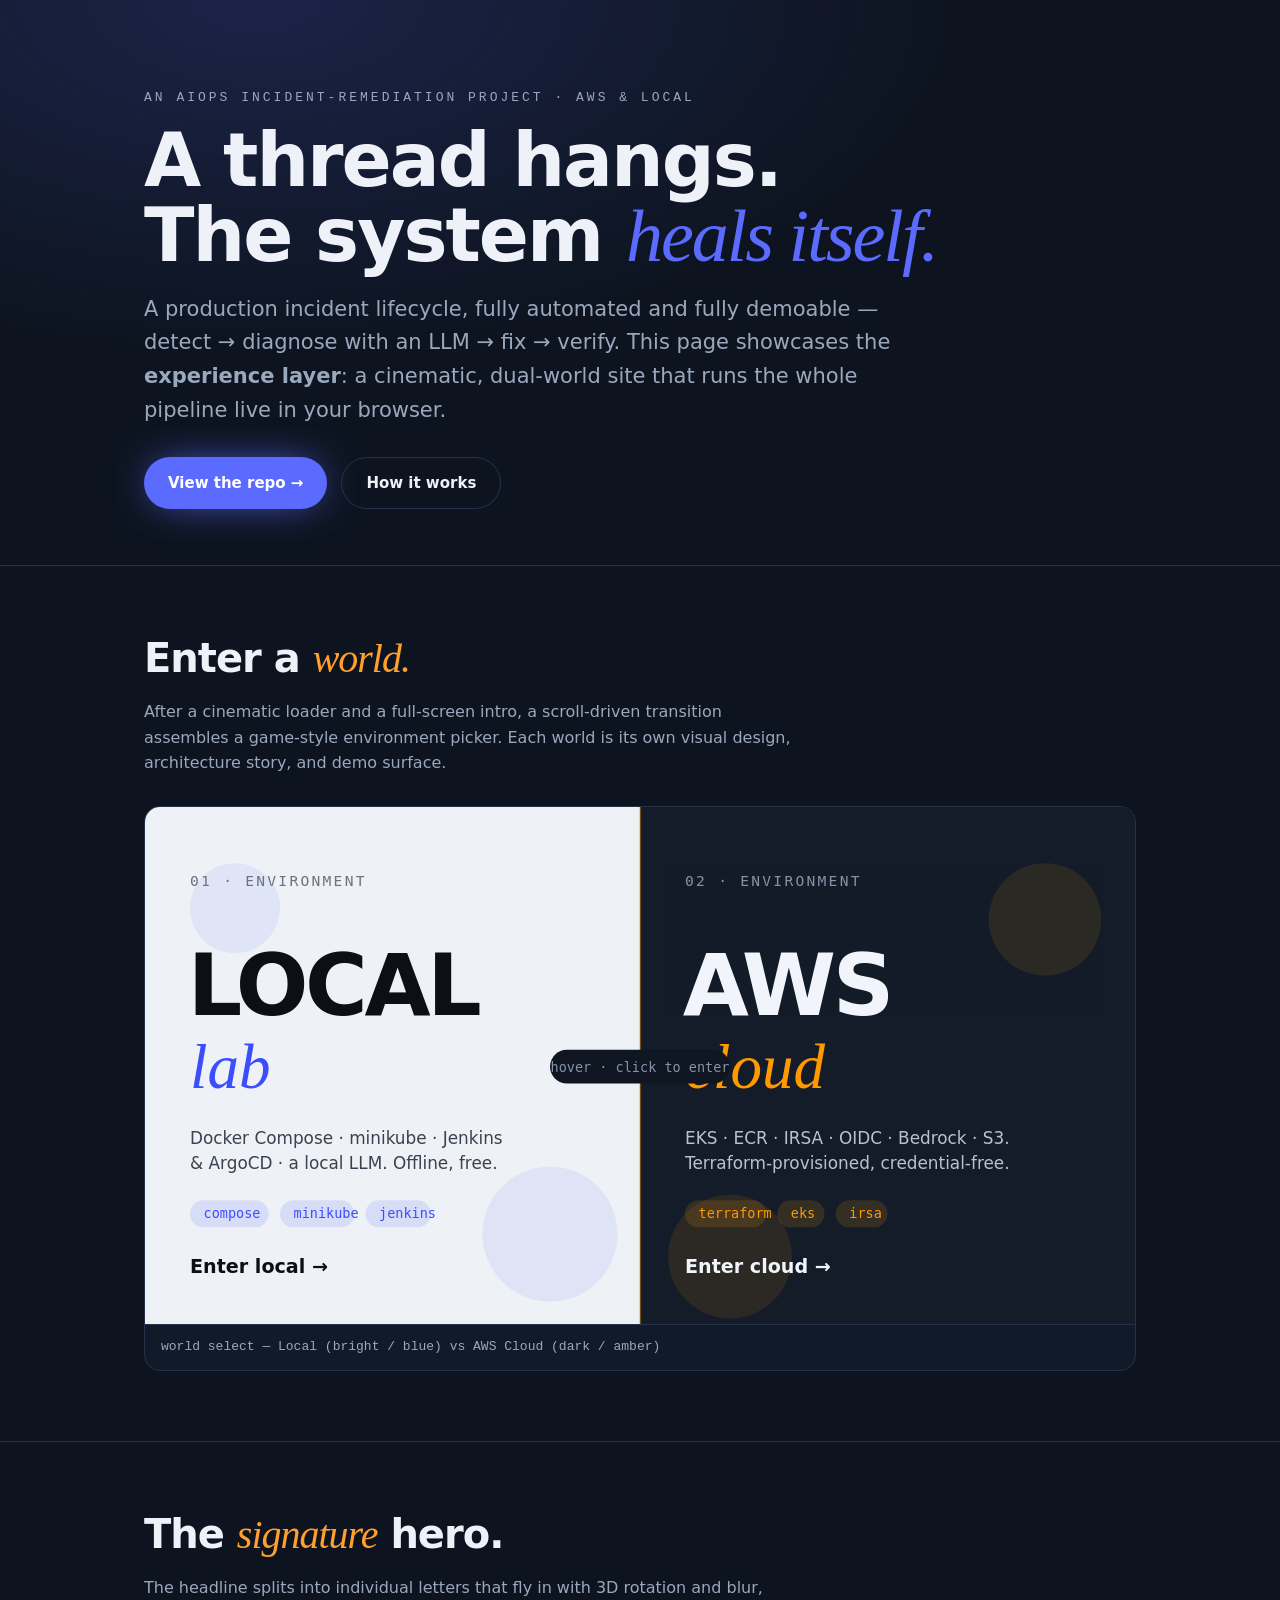
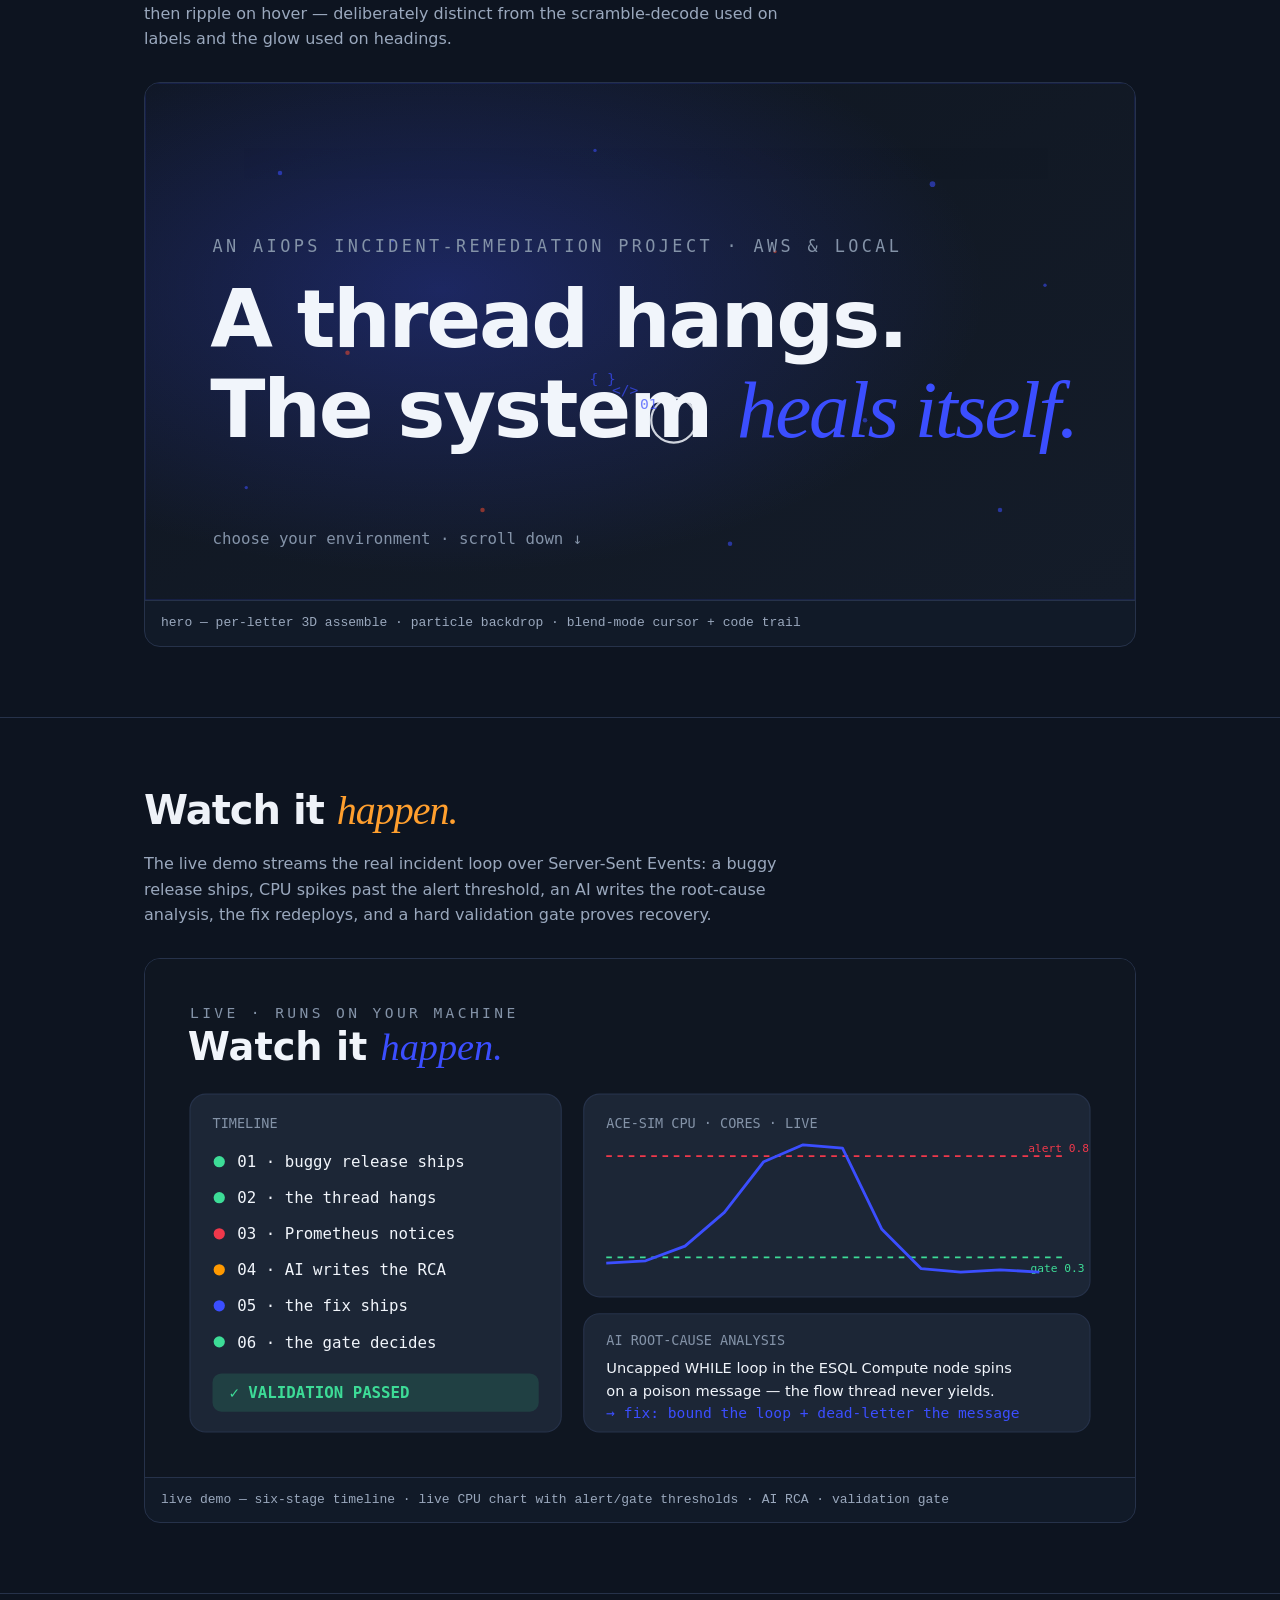
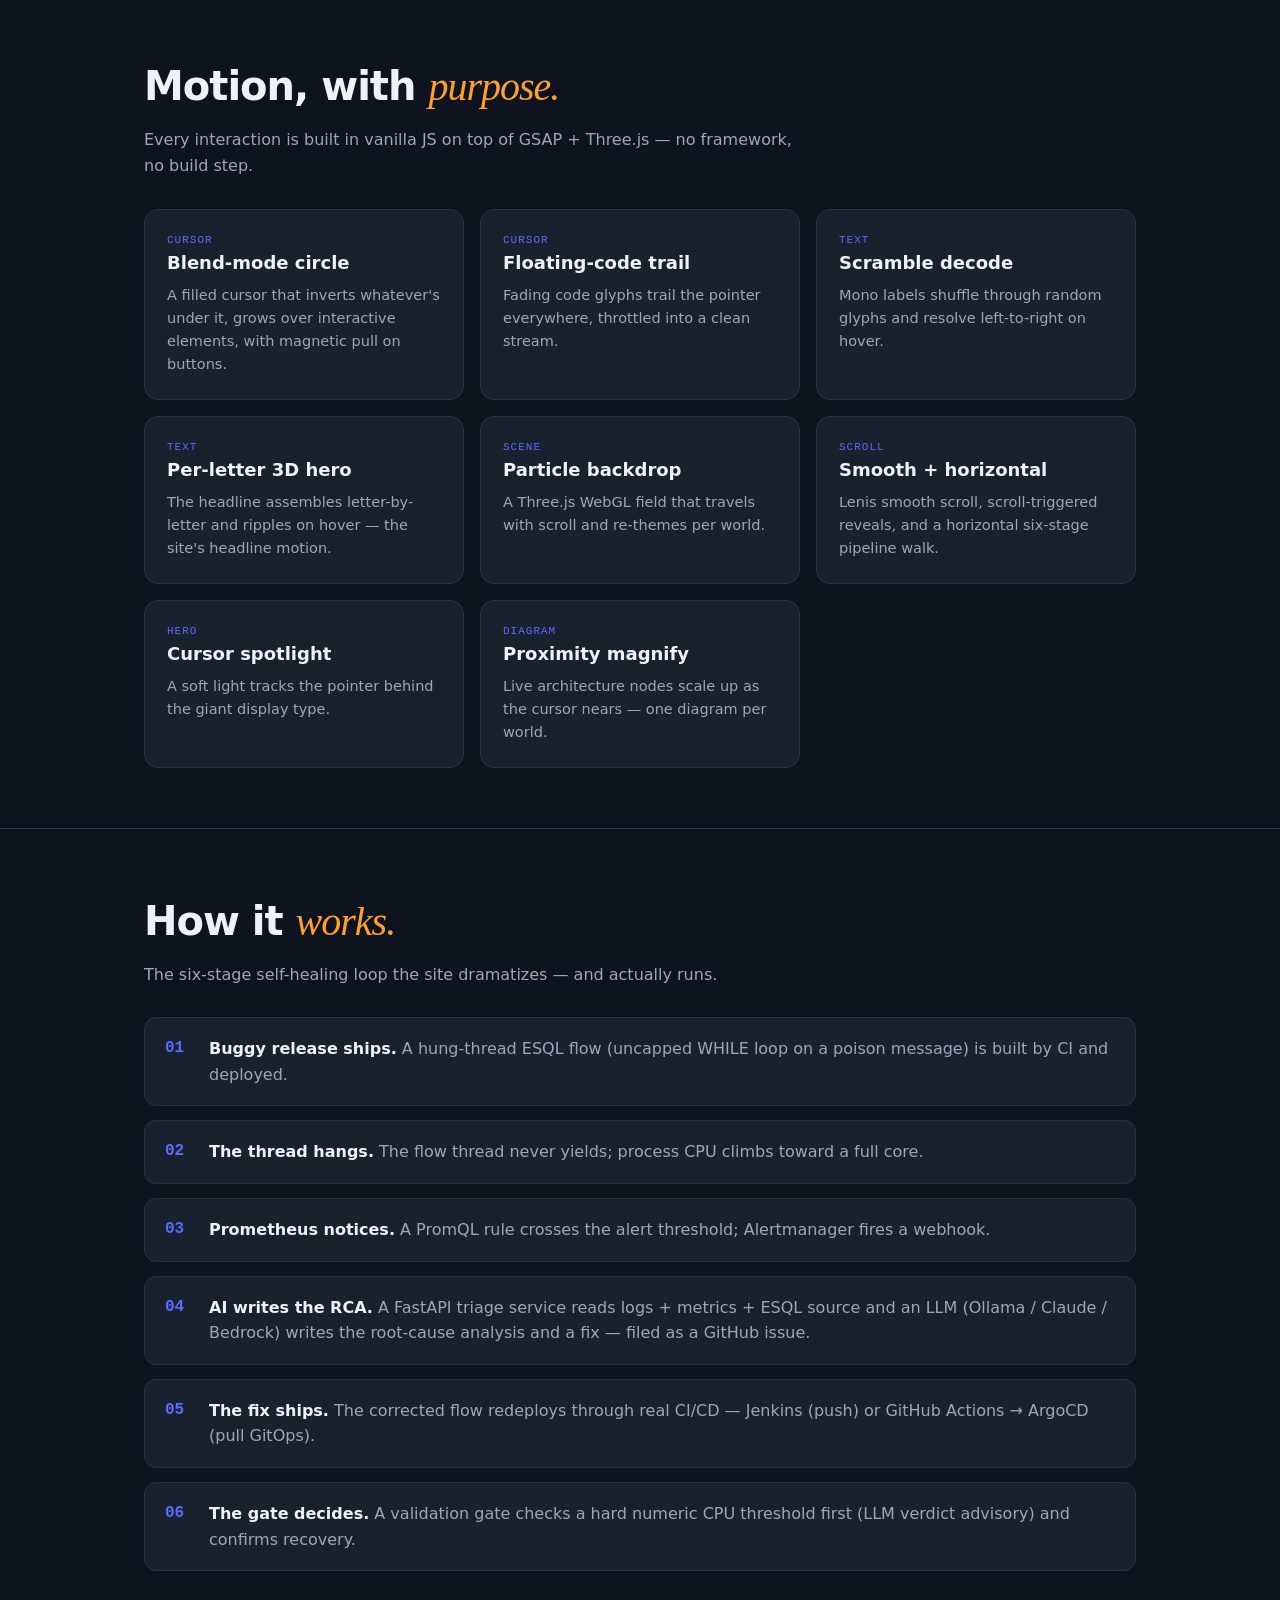
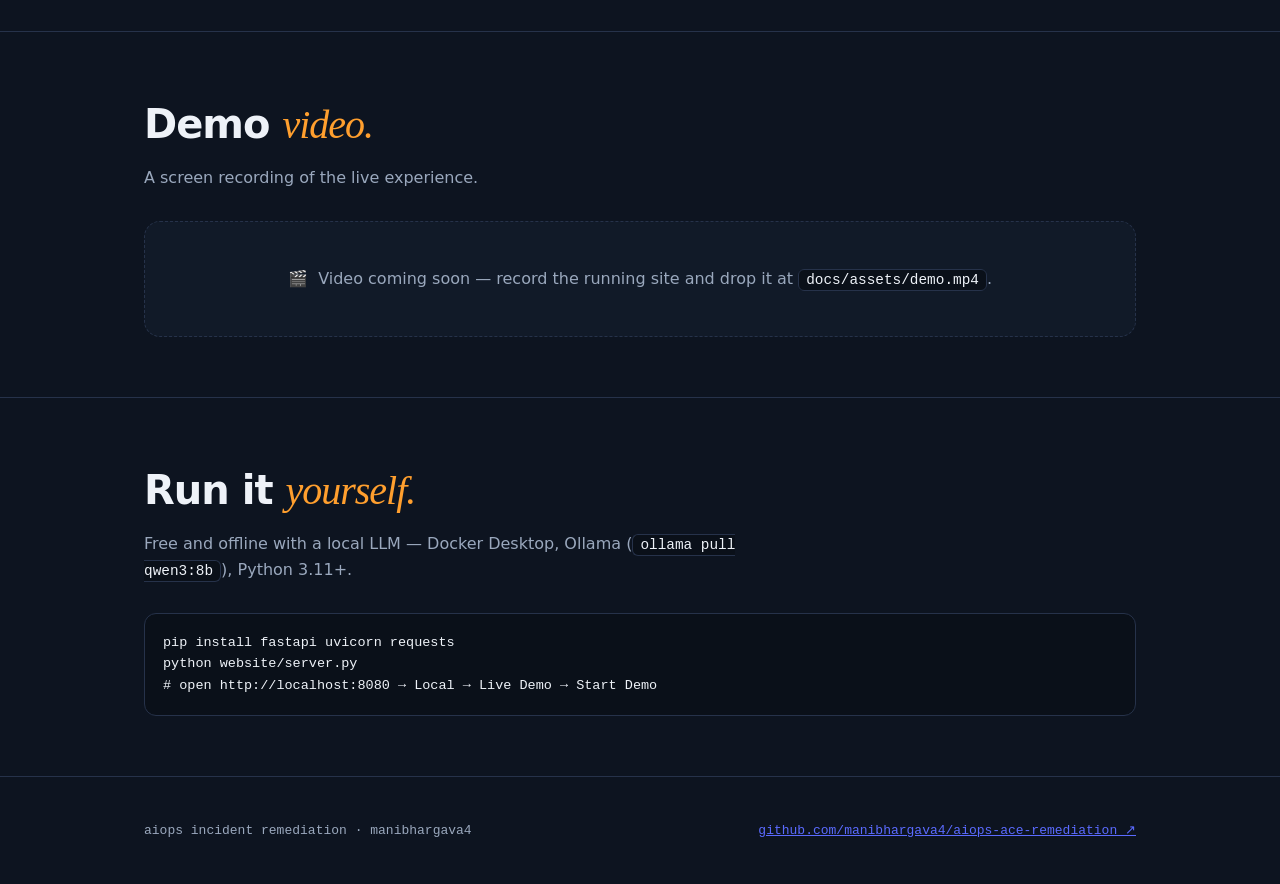
==== docs/index.html @ 5b277b91 "Add interaction polish, hero animation, and a showcase page Website: - cursor trail glyphs: drop dot" ====
<!doctype html>
<html lang="en">
<head>
<meta charset="utf-8"/>
<meta name="viewport" content="width=device-width,initial-scale=1"/>
<title>AIOps ACE Remediation — the experience</title>
<meta name="description" content="A cinematic showcase of the AIOps incident-remediation project: dual Local/AWS worlds, live demo, and the motion design behind it."/>
<style>
  :root{
    --bg:#0d1420; --bg2:#111a28; --surface:#18222f; --line:#26324a;
    --ink:#eef2f8; --ink-dim:#9aa8bd; --blue:#5b6bff; --orange:#ff9f2e;
    --glow:0 0 40px -10px var(--blue);
    --mono:ui-monospace,"Consolas",monospace; --sans:"Segoe UI",system-ui,-apple-system,sans-serif;
  }
  *{box-sizing:border-box;margin:0}
  html{scroll-behavior:smooth}
  body{background:var(--bg);color:var(--ink);font-family:var(--sans);line-height:1.6;-webkit-font-smoothing:antialiased}
  a{color:var(--blue)}
  .wrap{max-width:1040px;margin:0 auto;padding:0 24px}
  header.hero{padding:88px 0 56px;background:radial-gradient(1000px 500px at 20% 0%,rgba(91,107,255,.18),transparent 70%),var(--bg)}
  .kick{font-family:var(--mono);font-size:13px;letter-spacing:3px;color:var(--ink-dim);text-transform:uppercase}
  h1{font-size:clamp(38px,7vw,74px);line-height:1.02;letter-spacing:-2px;margin:14px 0 18px;font-weight:800}
  h1 em{font-style:italic;font-family:Georgia,serif;font-weight:400;color:var(--blue)}
  .lead{font-size:clamp(17px,2.4vw,21px);color:var(--ink-dim);max-width:60ch}
  .cta{display:flex;gap:14px;flex-wrap:wrap;margin-top:30px}
  .btn{display:inline-flex;align-items:center;gap:8px;padding:13px 24px;border-radius:999px;font-weight:600;text-decoration:none;font-size:15px}
  .btn.p{background:var(--blue);color:#fff;box-shadow:var(--glow)}
  .btn.g{border:1px solid var(--line);color:var(--ink)}
  section{padding:60px 0;border-top:1px solid var(--line)}
  h2{font-size:clamp(26px,4vw,40px);letter-spacing:-1px;margin-bottom:8px;font-weight:700}
  h2 em{font-style:italic;font-family:Georgia,serif;font-weight:400;color:var(--orange)}
  .sub{color:var(--ink-dim);margin-bottom:30px;max-width:64ch}
  figure{margin:0 0 10px;border:1px solid var(--line);border-radius:16px;overflow:hidden;background:var(--bg2)}
  figure img{display:block;width:100%;height:auto}
  figcaption{color:var(--ink-dim);font-family:var(--mono);font-size:13px;padding:12px 16px;border-top:1px solid var(--line)}
  .grid{display:grid;grid-template-columns:repeat(auto-fit,minmax(240px,1fr));gap:16px;margin-top:24px}
  .card{background:var(--surface);border:1px solid var(--line);border-radius:14px;padding:22px}
  .card h3{font-size:18px;margin-bottom:6px}
  .card p{color:var(--ink-dim);font-size:14.5px}
  .card .tag{font-family:var(--mono);font-size:11px;letter-spacing:1px;color:var(--blue);text-transform:uppercase}
  ol.steps{counter-reset:s;list-style:none;padding:0;display:grid;gap:14px;margin-top:20px}
  ol.steps li{counter-increment:s;background:var(--surface);border:1px solid var(--line);border-radius:12px;padding:18px 20px 18px 64px;position:relative}
  ol.steps li::before{content:counter(s,decimal-leading-zero);position:absolute;left:20px;top:18px;font-family:var(--mono);color:var(--blue);font-weight:700}
  ol.steps b{color:var(--ink)}
  ol.steps span{color:var(--ink-dim)}
  .video{border:1px dashed var(--line);border-radius:16px;padding:44px;text-align:center;color:var(--ink-dim);background:var(--bg2)}
  .video video{width:100%;border-radius:12px;display:block}
  code{font-family:var(--mono);background:#0a1019;border:1px solid var(--line);padding:2px 7px;border-radius:6px;font-size:.9em;color:var(--ink)}
  pre{background:#0a1019;border:1px solid var(--line);border-radius:12px;padding:18px;overflow:auto;font-family:var(--mono);font-size:13.5px;color:var(--ink)}
  footer{padding:44px 0;border-top:1px solid var(--line);color:var(--ink-dim);font-family:var(--mono);font-size:13px;display:flex;justify-content:space-between;gap:16px;flex-wrap:wrap}
</style>
</head>
<body>
<header class="hero"><div class="wrap">
  <div class="kick">an aiops incident-remediation project · aws &amp; local</div>
  <h1>A thread hangs.<br>The system <em>heals itself.</em></h1>
  <p class="lead">A production incident lifecycle, fully automated and fully demoable — detect → diagnose with an LLM → fix → verify. This page showcases the <b>experience layer</b>: a cinematic, dual-world site that runs the whole pipeline live in your browser.</p>
  <div class="cta">
    <a class="btn p" href="https://github.com/manibhargava4/aiops-ace-remediation">View the repo →</a>
    <a class="btn g" href="#how">How it works</a>
  </div>
</div></header>

<section><div class="wrap">
  <h2>Enter a <em>world.</em></h2>
  <p class="sub">After a cinematic loader and a full-screen intro, a scroll-driven transition assembles a game-style environment picker. Each world is its own visual design, architecture story, and demo surface.</p>
  <figure><img src="assets/preview-worlds.svg" alt="Local and AWS Cloud world-select split screen"/><figcaption>world select — Local (bright / blue) vs AWS Cloud (dark / amber)</figcaption></figure>
</div></section>

<section><div class="wrap">
  <h2>The <em>signature</em> hero.</h2>
  <p class="sub">The headline splits into individual letters that fly in with 3D rotation and blur, then ripple on hover — deliberately distinct from the scramble-decode used on labels and the glow used on headings.</p>
  <figure><img src="assets/preview-hero.svg" alt="Hero section with large display type, particle field, and custom cursor"/><figcaption>hero — per-letter 3D assemble · particle backdrop · blend-mode cursor + code trail</figcaption></figure>
</div></section>

<section><div class="wrap">
  <h2>Watch it <em>happen.</em></h2>
  <p class="sub">The live demo streams the real incident loop over Server-Sent Events: a buggy release ships, CPU spikes past the alert threshold, an AI writes the root-cause analysis, the fix redeploys, and a hard validation gate proves recovery.</p>
  <figure><img src="assets/preview-demo.svg" alt="Live demo: six-stage timeline, live CPU chart, AI RCA, validation passed"/><figcaption>live demo — six-stage timeline · live CPU chart with alert/gate thresholds · AI RCA · validation gate</figcaption></figure>
</div></section>

<section><div class="wrap">
  <h2>Motion, with <em>purpose.</em></h2>
  <p class="sub">Every interaction is built in vanilla JS on top of GSAP + Three.js — no framework, no build step.</p>
  <div class="grid">
    <div class="card"><div class="tag">cursor</div><h3>Blend-mode circle</h3><p>A filled cursor that inverts whatever's under it, grows over interactive elements, with magnetic pull on buttons.</p></div>
    <div class="card"><div class="tag">cursor</div><h3>Floating-code trail</h3><p>Fading code glyphs trail the pointer everywhere, throttled into a clean stream.</p></div>
    <div class="card"><div class="tag">text</div><h3>Scramble decode</h3><p>Mono labels shuffle through random glyphs and resolve left-to-right on hover.</p></div>
    <div class="card"><div class="tag">text</div><h3>Per-letter 3D hero</h3><p>The headline assembles letter-by-letter and ripples on hover — the site's headline motion.</p></div>
    <div class="card"><div class="tag">scene</div><h3>Particle backdrop</h3><p>A Three.js WebGL field that travels with scroll and re-themes per world.</p></div>
    <div class="card"><div class="tag">scroll</div><h3>Smooth + horizontal</h3><p>Lenis smooth scroll, scroll-triggered reveals, and a horizontal six-stage pipeline walk.</p></div>
    <div class="card"><div class="tag">hero</div><h3>Cursor spotlight</h3><p>A soft light tracks the pointer behind the giant display type.</p></div>
    <div class="card"><div class="tag">diagram</div><h3>Proximity magnify</h3><p>Live architecture nodes scale up as the cursor nears — one diagram per world.</p></div>
  </div>
</div></section>

<section id="how"><div class="wrap">
  <h2>How it <em>works.</em></h2>
  <p class="sub">The six-stage self-healing loop the site dramatizes — and actually runs.</p>
  <ol class="steps">
    <li><b>Buggy release ships.</b> <span>A hung-thread ESQL flow (uncapped WHILE loop on a poison message) is built by CI and deployed.</span></li>
    <li><b>The thread hangs.</b> <span>The flow thread never yields; process CPU climbs toward a full core.</span></li>
    <li><b>Prometheus notices.</b> <span>A PromQL rule crosses the alert threshold; Alertmanager fires a webhook.</span></li>
    <li><b>AI writes the RCA.</b> <span>A FastAPI triage service reads logs + metrics + ESQL source and an LLM (Ollama / Claude / Bedrock) writes the root-cause analysis and a fix — filed as a GitHub issue.</span></li>
    <li><b>The fix ships.</b> <span>The corrected flow redeploys through real CI/CD — Jenkins (push) or GitHub Actions → ArgoCD (pull GitOps).</span></li>
    <li><b>The gate decides.</b> <span>A validation gate checks a hard numeric CPU threshold first (LLM verdict advisory) and confirms recovery.</span></li>
  </ol>
</div></section>

<section><div class="wrap">
  <h2>Demo <em>video.</em></h2>
  <p class="sub">A screen recording of the live experience.</p>
  <div class="video" id="videobox">
    <!-- When the recording is added at assets/demo.mp4 this becomes a player: -->
    <!-- <video controls preload="metadata" poster="assets/preview-hero.svg"><source src="assets/demo.mp4" type="video/mp4"></video> -->
    🎬 &nbsp;Video coming soon — record the running site and drop it at <code>docs/assets/demo.mp4</code>.
  </div>
</div></section>

<section><div class="wrap">
  <h2>Run it <em>yourself.</em></h2>
  <p class="sub">Free and offline with a local LLM — Docker Desktop, Ollama (<code>ollama pull qwen3:8b</code>), Python 3.11+.</p>
  <pre>pip install fastapi uvicorn requests
python website/server.py
# open http://localhost:8080 → Local → Live Demo → Start Demo</pre>
</div></section>

<footer><div class="wrap" style="display:flex;justify-content:space-between;gap:16px;flex-wrap:wrap;width:100%">
  <span>aiops incident remediation · manibhargava4</span>
  <a href="https://github.com/manibhargava4/aiops-ace-remediation">github.com/manibhargava4/aiops-ace-remediation ↗</a>
</div></footer>
</body>
</html>
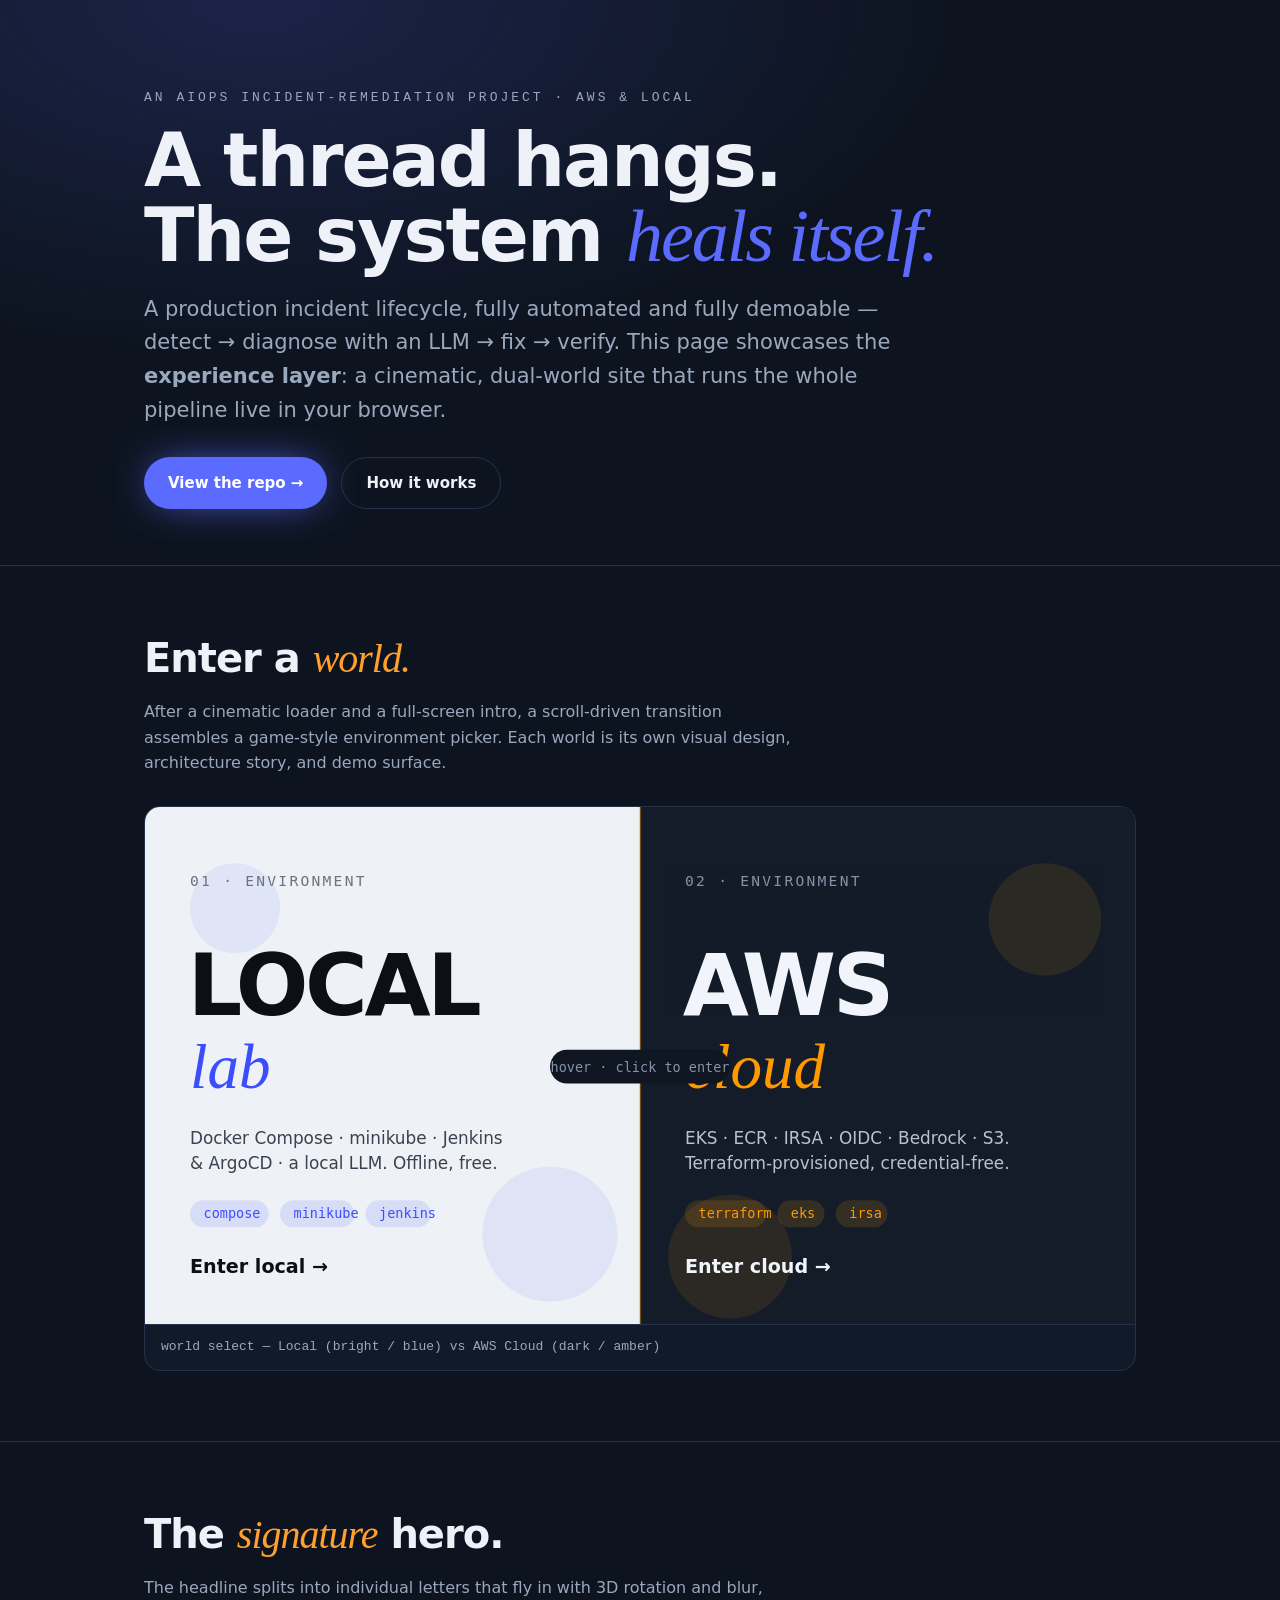
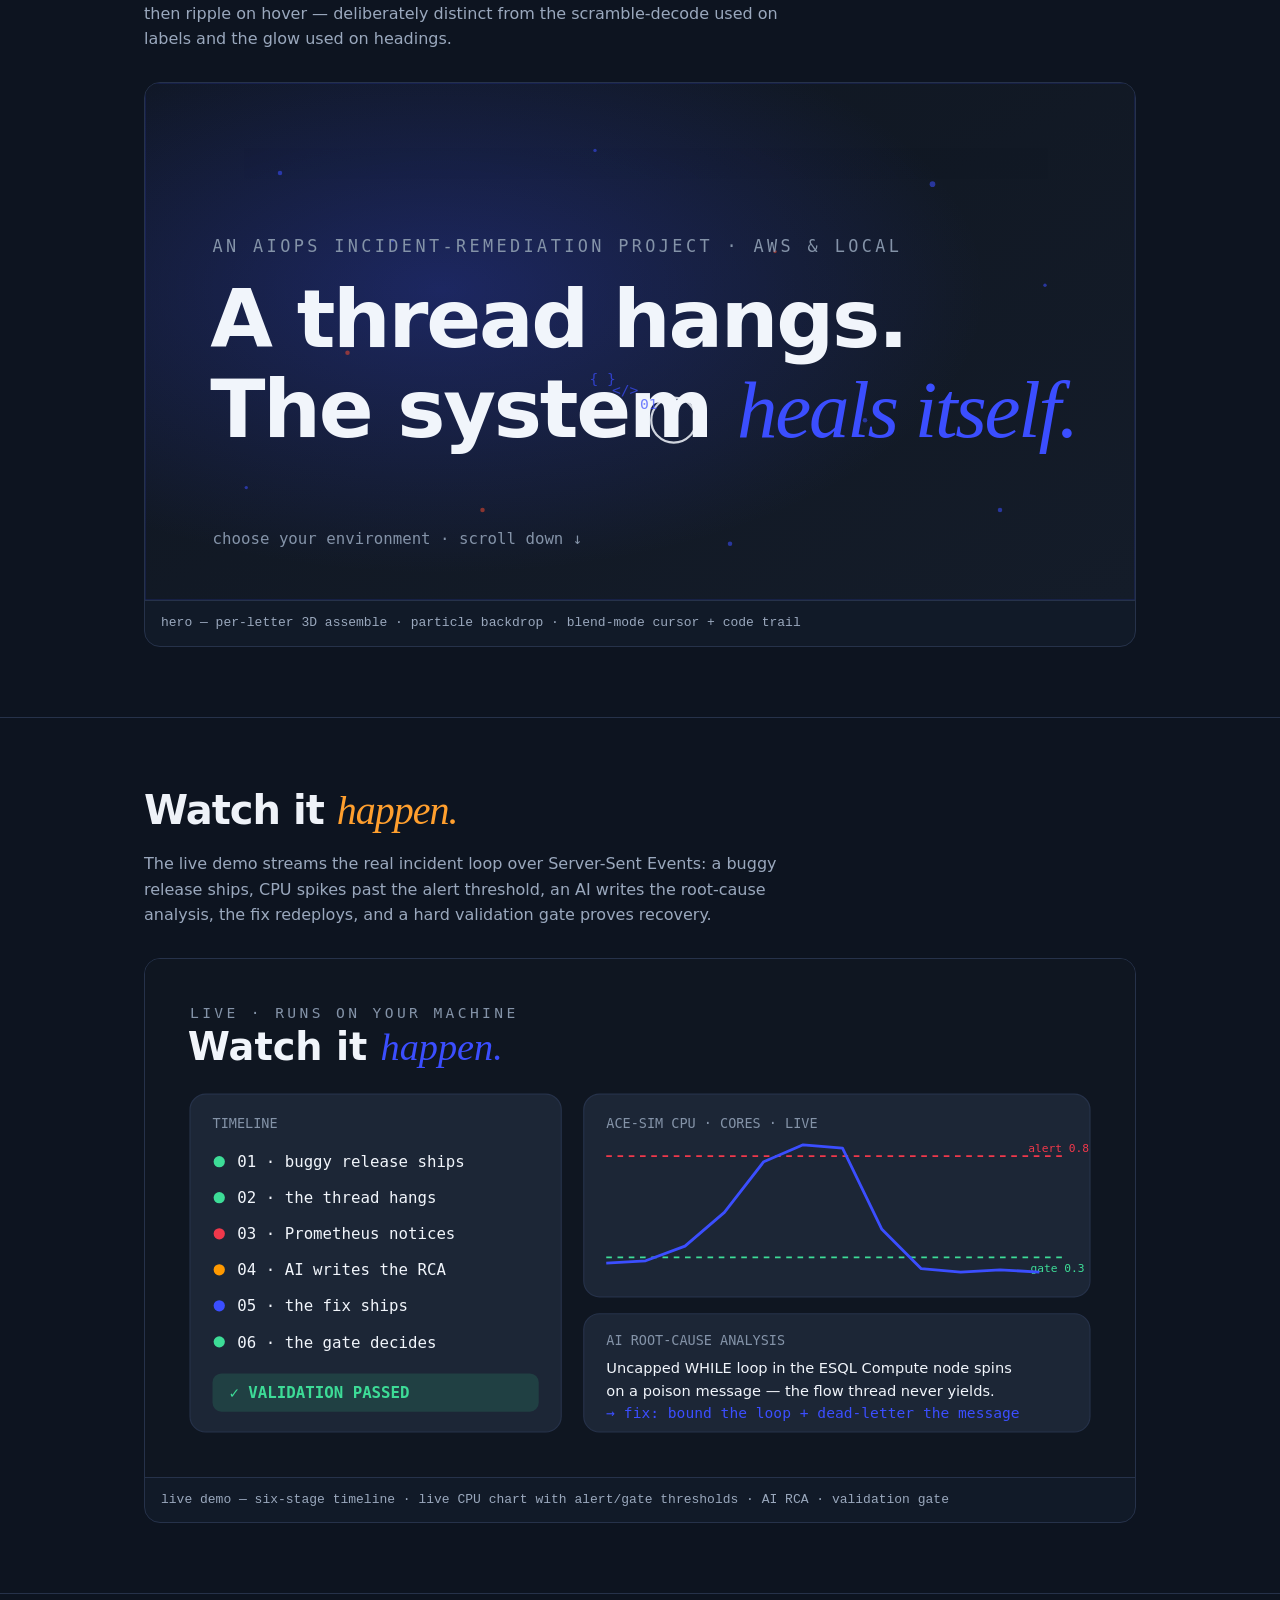
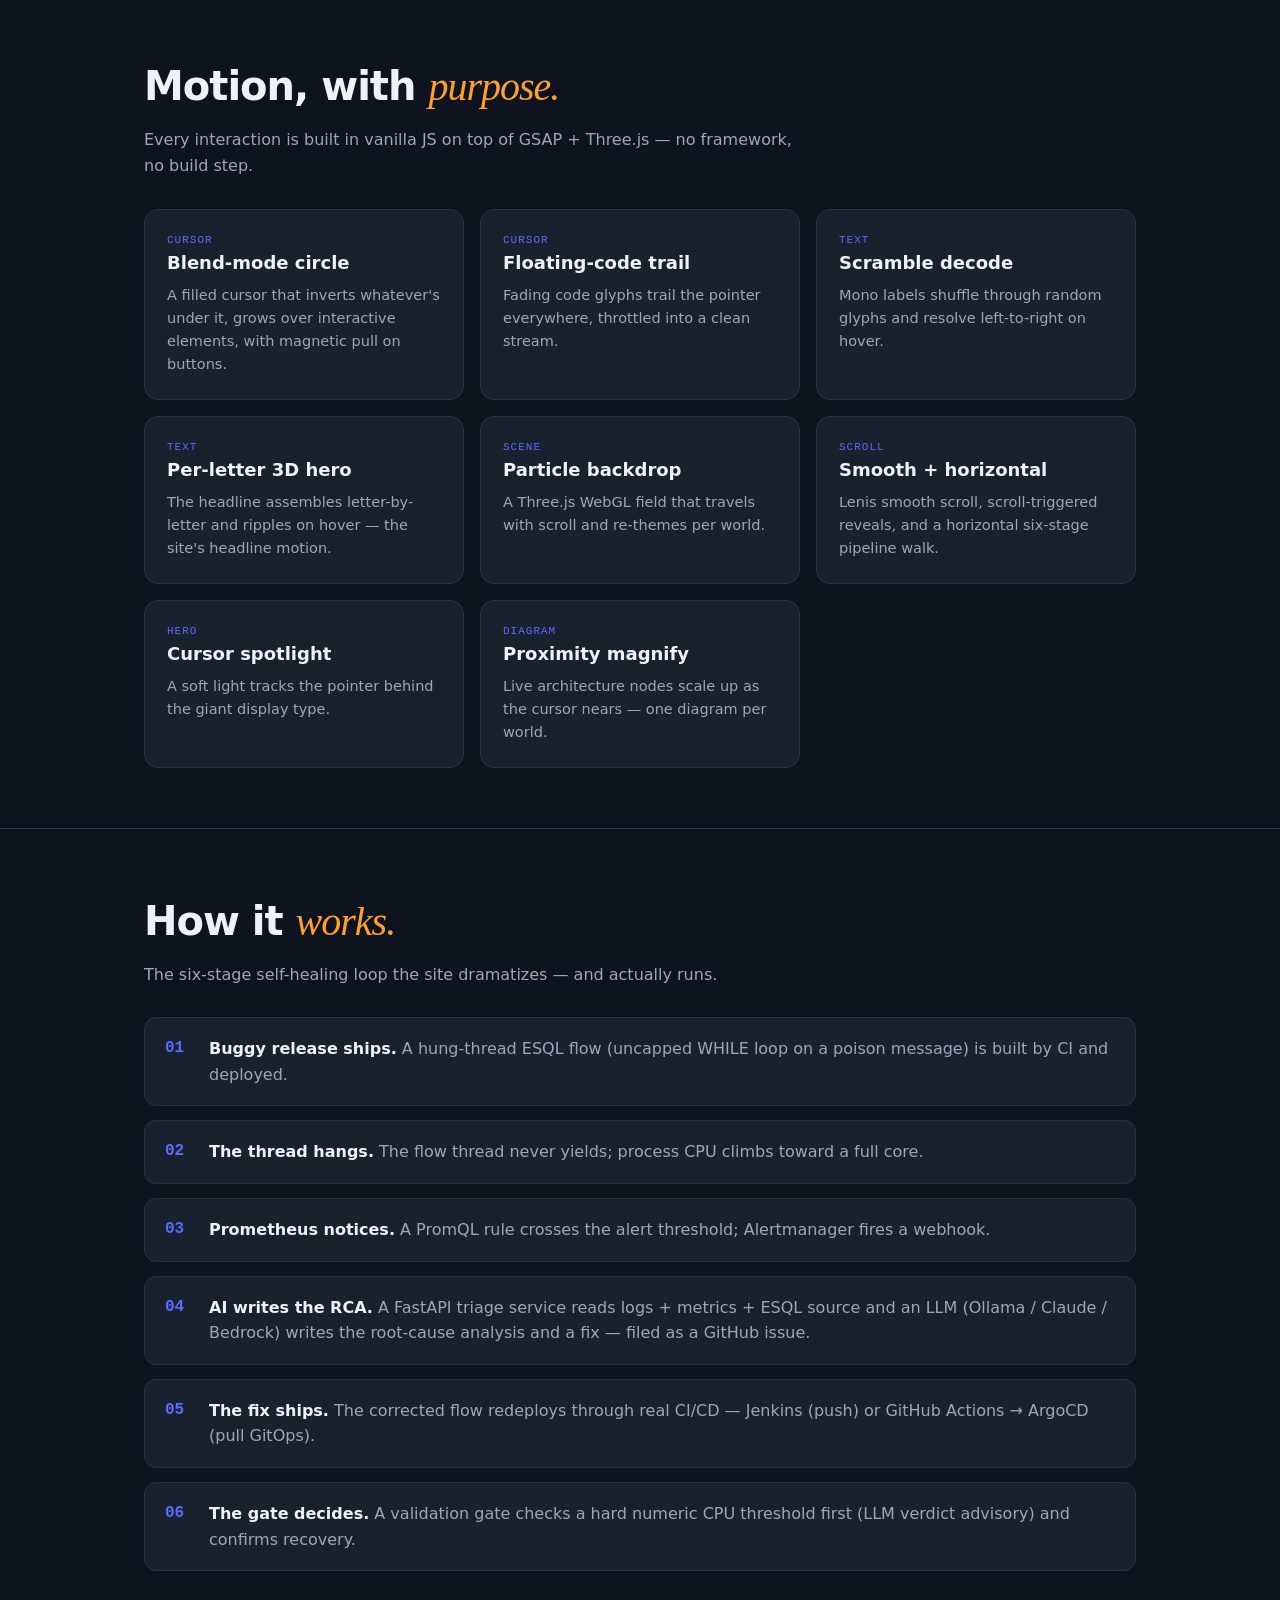
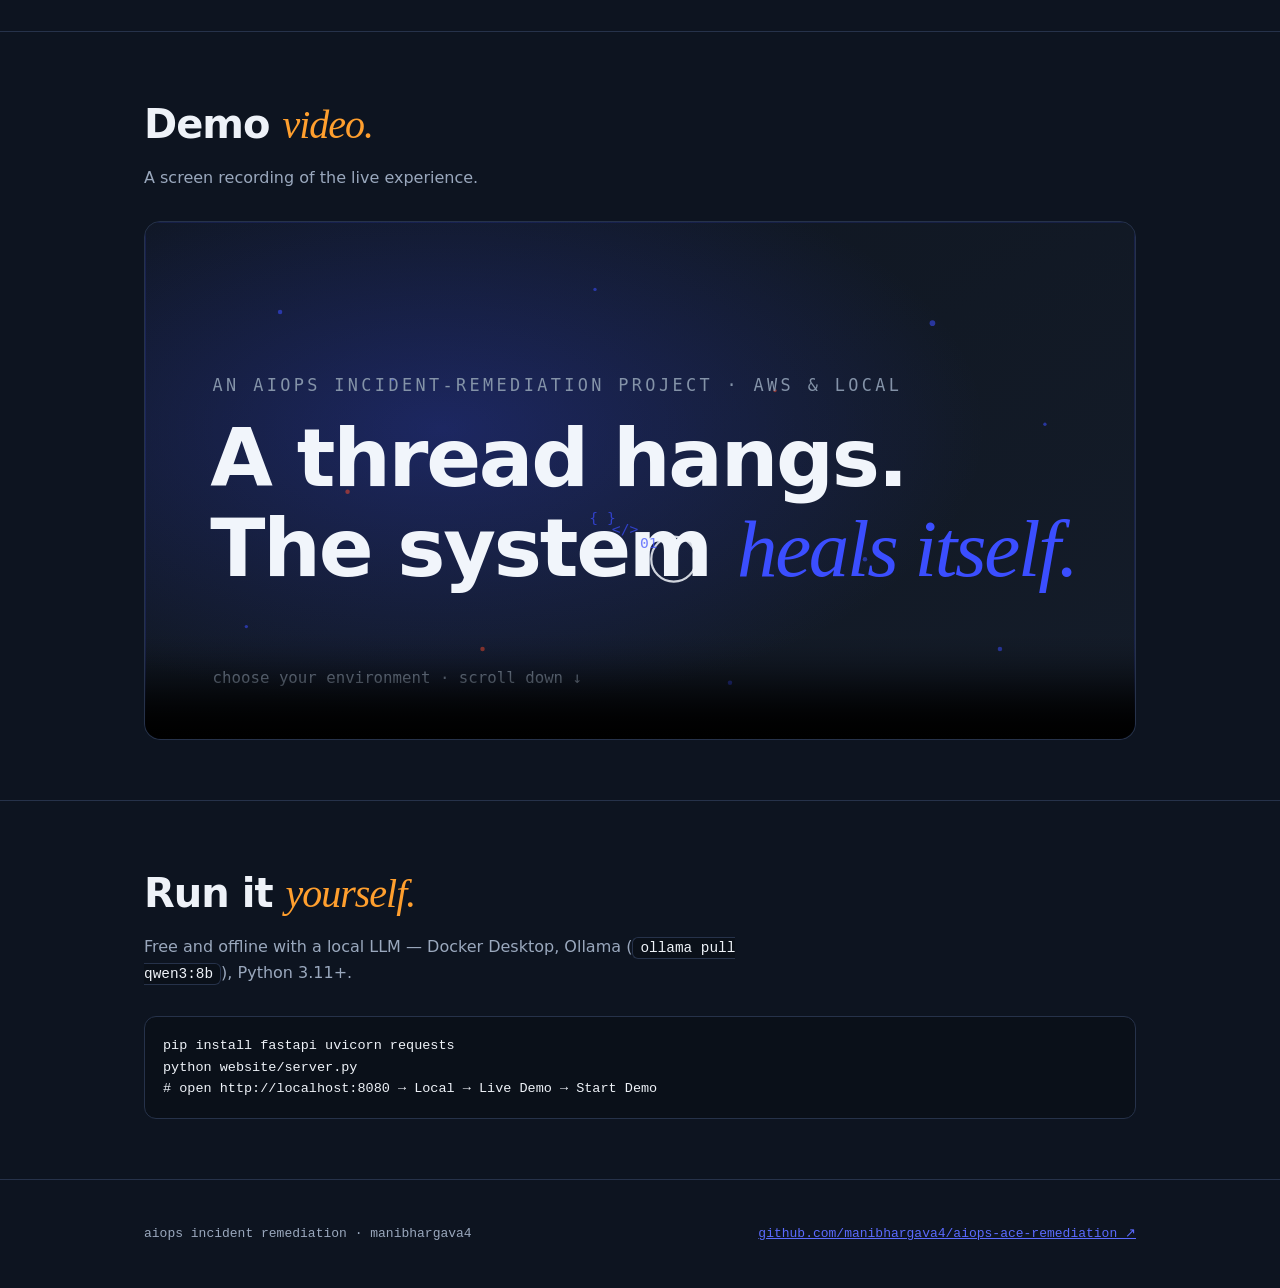
==== commit 54c230ab: "Remove cursor trail; add demo video - drop the floating-glyph cursor trail entirely — even as letter" ====
--- a/docs/index.html
+++ b/docs/index.html
@@ -110,10 +110,11 @@
 <section><div class="wrap">
   <h2>Demo <em>video.</em></h2>
   <p class="sub">A screen recording of the live experience.</p>
-  <div class="video" id="videobox">
-    <!-- When the recording is added at assets/demo.mp4 this becomes a player: -->
-    <!-- <video controls preload="metadata" poster="assets/preview-hero.svg"><source src="assets/demo.mp4" type="video/mp4"></video> -->
-    🎬 &nbsp;Video coming soon — record the running site and drop it at <code>docs/assets/demo.mp4</code>.
+  <div class="video" id="videobox" style="padding:0;border-style:solid">
+    <video controls preload="metadata" poster="assets/preview-hero.svg" style="width:100%;display:block;border-radius:16px">
+      <source src="assets/demo.mp4" type="video/mp4">
+      Your browser can't play the video — <a href="assets/demo.mp4">download it</a>.
+    </video>
   </div>
 </div></section>
 
